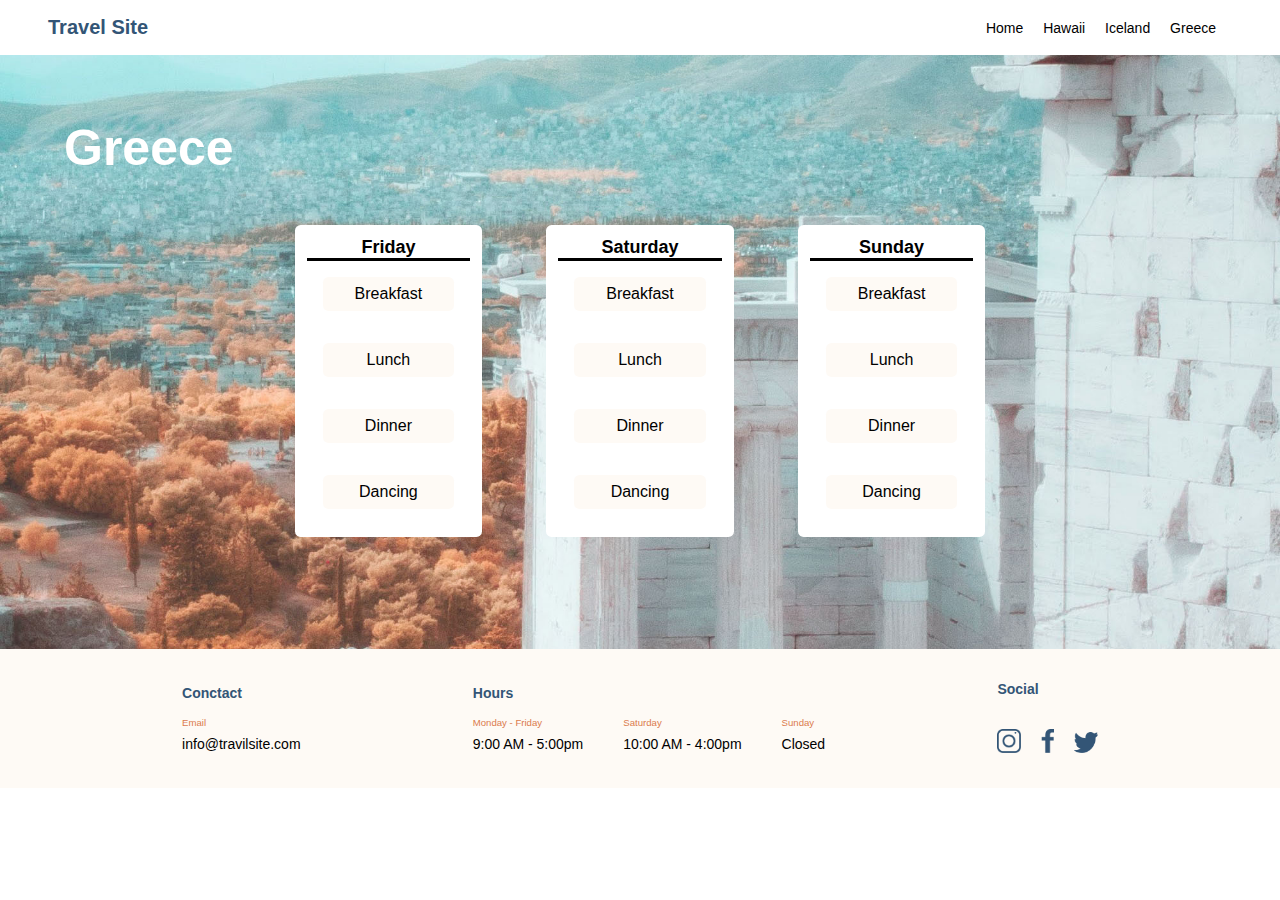
==== pages/greece.html @ 5e997118 "Greece Page Finished" ====
<!DOCTYPE html>
<html lang="en">
<head>
  <meta charset="UTF-8">
  <meta http-equiv="X-UA-Compatible" content="IE=edge">
  <meta name="viewport" content="width=device-width, initial-scale=1.0">
  <title>Travel Site - Greece</title>
  <link rel="stylesheet" href="/css/destinations.css">
</head>
<body>
  <header class="header">
    <h1 class="header__title">Travel Site</h1>
    <div class="header__links">
      <a class="header__site" href="/index.html">Home</a>
      <a class="header__site" href="/pages/hawaii.html">Hawaii</a>
      <a class="header__site" href="/pages/iceland.html">Iceland</a>
      <a class="header__site" href="/pages/greece.html">Greece</a>
    </div>
  </header>

  <main>
    <div class="container">
      <div class="destination">
        <img class="background-image" src="/assets/Images/greece.jpg" alt="hawaii">
        <div class="content-container">
          <h2 class="destination__title">Greece</h2>
          <div class="destination__card-container">
            <div class="destination__cards">
              <p class="destination__cards__day">Friday</p>
              <p class="destination__cards__todo">Breakfast</p>
              <p class="destination__cards__todo">Lunch</p>
              <p class="destination__cards__todo">Dinner</p>
              <p class="destination__cards__todo">Dancing</p>
            </div>
      
            <div class="destination__cards">
              <p class="destination__cards__day">Saturday</p>
              <p class="destination__cards__todo">Breakfast</p>
              <p class="destination__cards__todo">Lunch</p>
              <p class="destination__cards__todo">Dinner</p>
              <p class="destination__cards__todo">Dancing</p>
            </div>
      
            <div class="destination__cards">
              <p class="destination__cards__day">Sunday</p>
              <p class="destination__cards__todo">Breakfast</p>
              <p class="destination__cards__todo">Lunch</p>
              <p class="destination__cards__todo">Dinner</p>
              <p class="destination__cards__todo">Dancing</p>
            </div>
          </div>
        </div>
      </div>
    </div>
    
  </main>


  <footer class="footer">
    <div class="footer__contact">
      <p class="footer__title">Conctact</p>
      <p class="footer__desciption">Email</p>
      <p class="footer__info">info@travilsite.com</p>
    </div>

    <div>
      <p class="footer__title">Hours</p>
      <div class="footer__operation">
        <div>
          <p class="footer__desciption">Monday - Friday</p>
          <p class="footer__info">9:00 AM - 5:00pm</p>
        </div>
        <div class="footer__hours">
          <p class="footer__desciption">Saturday</p>
          <p class="footer__info">10:00 AM - 4:00pm</p>
        </div>
        <div class="footer__hours">
          <p class="footer__desciption">Sunday</p>
          <p class="footer__info">Closed</p>
        </div>
      </div>
    </div>

    <div>
      <p class="footer__title">Social</p>
      <img class="footer__icon" src="/assets/Icons/icon-instagram.png" alt="icon-instagram">
      <img class="footer__icon footer__icon--margin" src="/assets/Icons/icon-facebook.png" alt="icon-facebook">
      <img class="footer__icon footer__icon--margin" src="/assets/Icons/icon-twitter.png" alt="icon-twitter">
    </div>
  </footer>
  
</body>
</html>
---- css/destinations.css ----
*, *::before, *::after {
  box-sizing: border-box;
  margin: 0;
  padding: 0;
}

body {
  font-family: Verdana, Helvetica, sans-serif;
}

h1, h2 {
  font-size: 3.125rem;
  font-weight: 700;
}

h3 {
  font-size: 1.875rem;
  font-weight: 600;
}

p, div {
  font-size: 0.875rem;
  font-weight: 200;
}

.header {
  display: flex;
  justify-content: space-between;
  align-items: center;
  margin: 1rem 0rem;
  background-color: #FFFFFF;
}
.header__title {
  margin-left: 3rem;
  font-size: 1.25rem;
  color: #335576;
}
.header__links {
  margin-right: 3rem;
}
.header__site {
  text-decoration: none;
  color: black;
  margin-right: 1rem;
}

.footer {
  display: flex;
  justify-content: space-around;
  align-items: center;
  background-color: #FEFAF5;
  padding: 2rem 6rem;
}
.footer__title {
  margin-bottom: 1rem;
  color: #335576;
  font-weight: bold;
}
.footer__desciption {
  margin-bottom: 0.5rem;
  color: #DB7A4E;
  font-size: 0.6rem;
}
.footer__operation {
  display: flex;
}
.footer__hours {
  margin-left: 2.5rem;
}
.footer__icon {
  max-width: 1.5rem;
  max-height: 1.5rem;
  margin-top: 1rem;
}
.footer__icon--margin {
  margin-left: 1rem;
}

.container {
  position: relative;
}

.content-container {
  position: relative;
}

.background-image {
  position: absolute;
  width: 100%;
  height: 100%;
  -o-object-fit: cover;
     object-fit: cover;
}

.destination {
  display: flex;
  flex-direction: column;
  background-color: lightblue;
  position: relative;
}
.destination__title {
  color: white;
  margin: 4rem 4rem 1rem 4rem;
}
.destination__card-container {
  display: flex;
  justify-content: center;
  margin-bottom: 5rem;
}
.destination__cards {
  background-color: white;
  margin: 2rem;
  padding: 0.75rem;
  display: flex;
  flex-direction: column;
  width: -webkit-fit-content;
  width: -moz-fit-content;
  width: fit-content;
  border-radius: 0.35rem;
}
.destination__cards__day {
  font-weight: 600;
  font-size: 1.125rem;
  text-align: center;
  border-bottom: 0.2rem solid black;
}
.destination__cards__todo {
  background-color: #FEFAF5;
  margin: 1rem;
  font-size: 1rem;
  padding: 0.5rem 2rem;
  text-align: center;
  border-radius: 0.35rem;
}/*# sourceMappingURL=destinations.css.map */
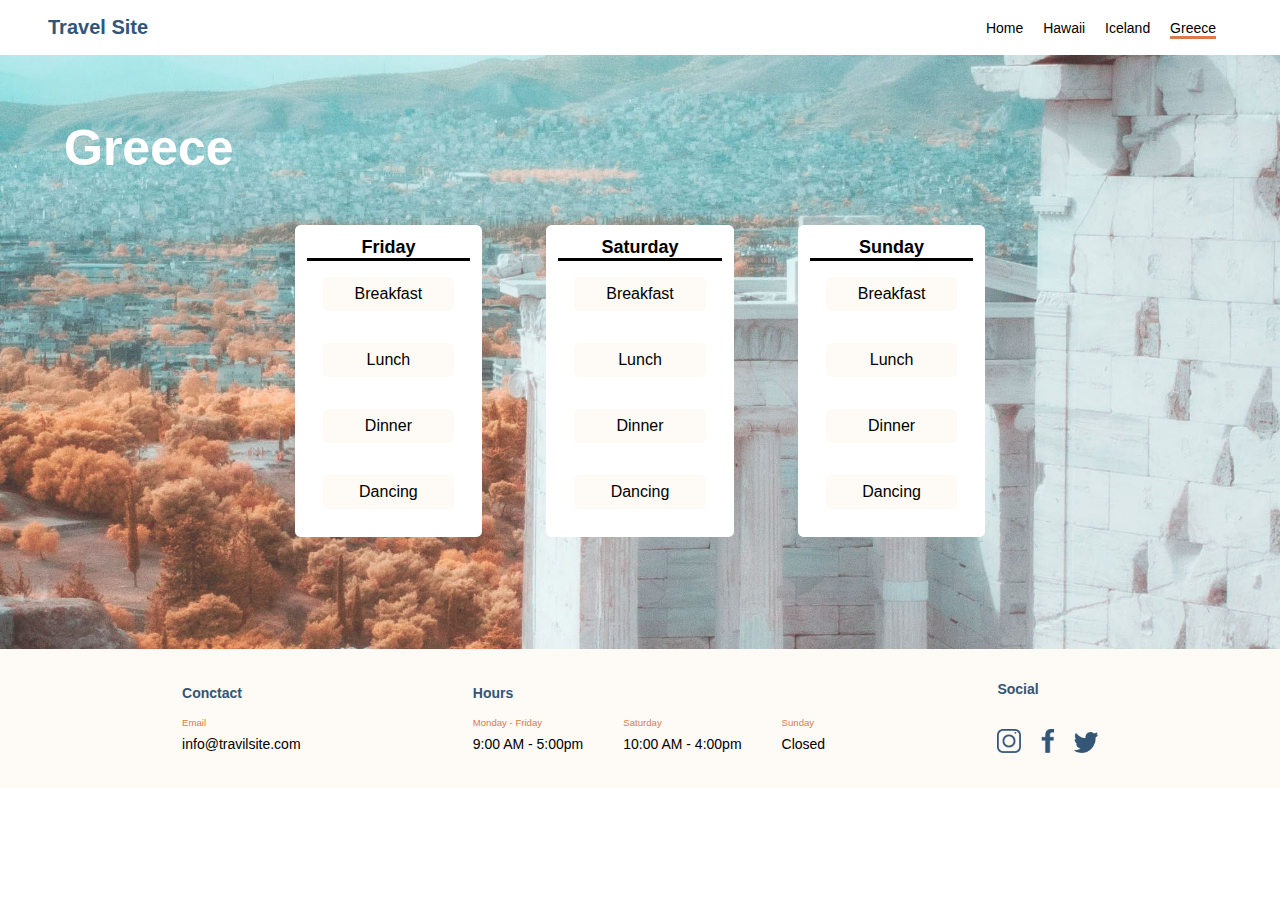
==== commit cedb921f: "nav bar finished" ====
--- a/pages/greece.html
+++ b/pages/greece.html
@@ -14,7 +14,7 @@
       <a class="header__site" href="/index.html">Home</a>
       <a class="header__site" href="/pages/hawaii.html">Hawaii</a>
       <a class="header__site" href="/pages/iceland.html">Iceland</a>
-      <a class="header__site" href="/pages/greece.html">Greece</a>
+      <a class="header__site header__site--active" href="/pages/greece.html">Greece</a>
     </div>
   </header>
 
--- a/css/destinations.css
+++ b/css/destinations.css
@@ -42,6 +42,12 @@
   text-decoration: none;
   color: black;
   margin-right: 1rem;
+}
+.header__site--active {
+  border-bottom: 3px solid #DB7A4E;
+}
+.header__site:hover {
+  border-bottom: 3px solid #DB7A4E;
 }
 
 .footer {
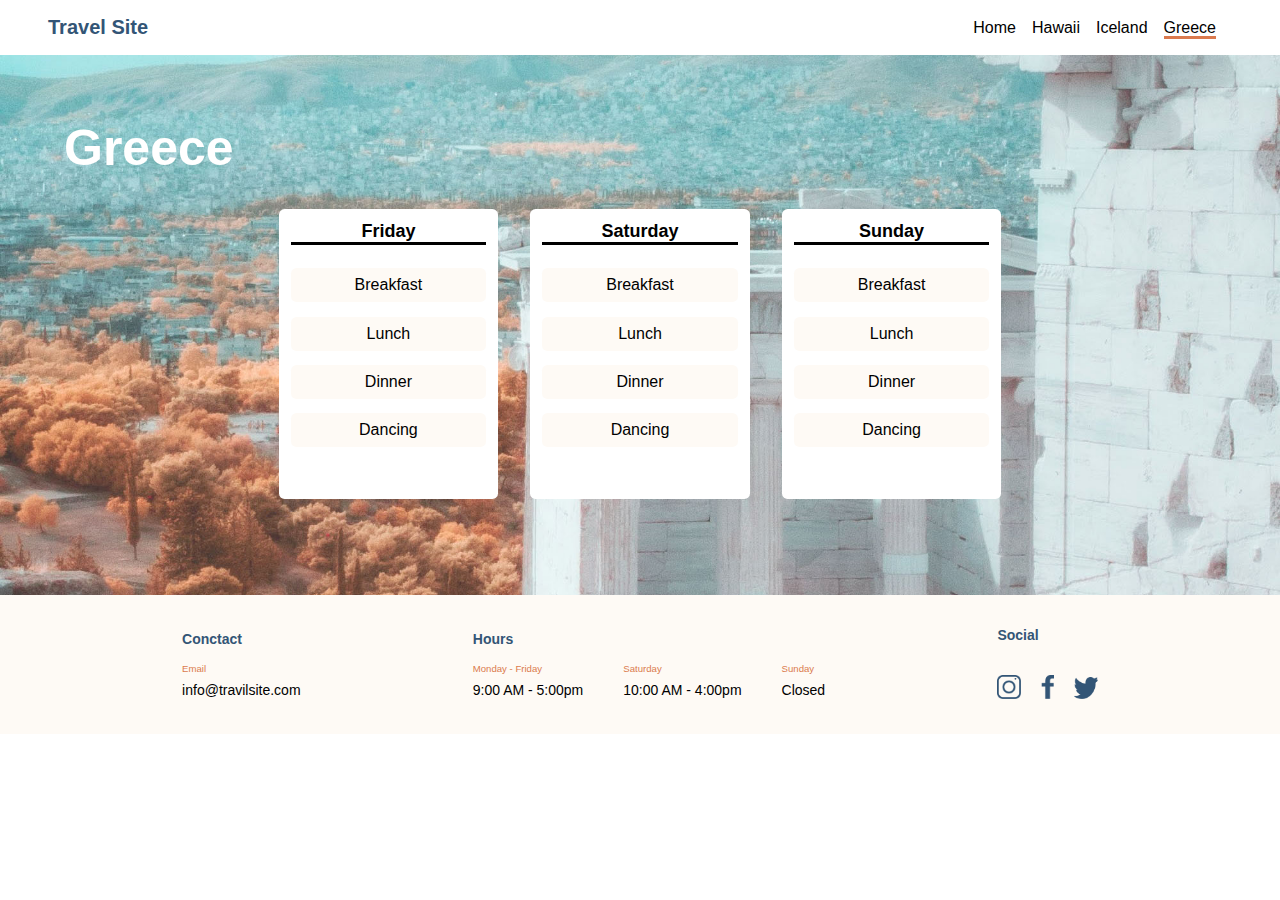
==== commit 2ff37b75: "Fixed cards and nav to lists" ====
--- a/pages/greece.html
+++ b/pages/greece.html
@@ -10,12 +10,12 @@
 <body>
   <header class="header">
     <h1 class="header__title">Travel Site</h1>
-    <div class="header__links">
-      <a class="header__site" href="/index.html">Home</a>
-      <a class="header__site" href="/pages/hawaii.html">Hawaii</a>
-      <a class="header__site" href="/pages/iceland.html">Iceland</a>
-      <a class="header__site header__site--active" href="/pages/greece.html">Greece</a>
-    </div>
+    <ul class="header__links">
+      <li><a class="header__site " href="../index.html">Home</a></li>
+      <li><a class="header__site" href="./hawaii.html">Hawaii</a></li>
+      <li><a class="header__site" href="./iceland.html">Iceland</a></li>
+      <li><a class="header__site header__site--active" href="./greece.html">Greece</a></li>
+    </ul>
   </header>
 
   <main>
@@ -25,29 +25,30 @@
         <div class="content-container">
           <h2 class="destination__title">Greece</h2>
           <div class="destination__card-container">
-            <div class="destination__cards">
-              <p class="destination__cards__day">Friday</p>
-              <p class="destination__cards__todo">Breakfast</p>
-              <p class="destination__cards__todo">Lunch</p>
-              <p class="destination__cards__todo">Dinner</p>
-              <p class="destination__cards__todo">Dancing</p>
-            </div>
-      
-            <div class="destination__cards">
-              <p class="destination__cards__day">Saturday</p>
-              <p class="destination__cards__todo">Breakfast</p>
-              <p class="destination__cards__todo">Lunch</p>
-              <p class="destination__cards__todo">Dinner</p>
-              <p class="destination__cards__todo">Dancing</p>
-            </div>
-      
-            <div class="destination__cards">
-              <p class="destination__cards__day">Sunday</p>
-              <p class="destination__cards__todo">Breakfast</p>
-              <p class="destination__cards__todo">Lunch</p>
-              <p class="destination__cards__todo">Dinner</p>
-              <p class="destination__cards__todo">Dancing</p>
-            </div>
+
+            <ul class="destination__cards">
+              <li class="destination__cards__day">Friday</li>
+              <li class="destination__cards__todo">Breakfast</li>
+              <li class="destination__cards__todo">Lunch</li>
+              <li class="destination__cards__todo">Dinner</li>
+              <li class="destination__cards__todo">Dancing</li>
+            </ul>
+
+            <ul class="destination__cards">
+              <li class="destination__cards__day">Saturday</li>
+              <li class="destination__cards__todo">Breakfast</li>
+              <li class="destination__cards__todo">Lunch</li>
+              <li class="destination__cards__todo">Dinner</li>
+              <li class="destination__cards__todo">Dancing</li>
+            </ul>
+
+            <ul class="destination__cards">
+              <li class="destination__cards__day">Sunday</li>
+              <li class="destination__cards__todo">Breakfast</li>
+              <li class="destination__cards__todo">Lunch</li>
+              <li class="destination__cards__todo">Dinner</li>
+              <li class="destination__cards__todo">Dancing</li>
+            </ul>
           </div>
         </div>
       </div>
--- a/css/destinations.css
+++ b/css/destinations.css
@@ -37,6 +37,8 @@
 }
 .header__links {
   margin-right: 3rem;
+  display: flex;
+  list-style-type: none;
 }
 .header__site {
   text-decoration: none;
@@ -114,9 +116,10 @@
   margin-bottom: 5rem;
 }
 .destination__cards {
+  list-style-type: none;
   background-color: white;
-  margin: 2rem;
-  padding: 0.75rem;
+  margin: 1rem;
+  padding: 0.75rem 0.75rem 2.75rem 0.75rem;
   display: flex;
   flex-direction: column;
   width: -webkit-fit-content;
@@ -129,12 +132,13 @@
   font-size: 1.125rem;
   text-align: center;
   border-bottom: 0.2rem solid black;
+  margin-bottom: 1rem;
 }
 .destination__cards__todo {
   background-color: #FEFAF5;
-  margin: 1rem;
+  margin: 0.45rem 0rem;
   font-size: 1rem;
-  padding: 0.5rem 2rem;
+  padding: 0.5rem 4rem;
   text-align: center;
   border-radius: 0.35rem;
 }/*# sourceMappingURL=destinations.css.map */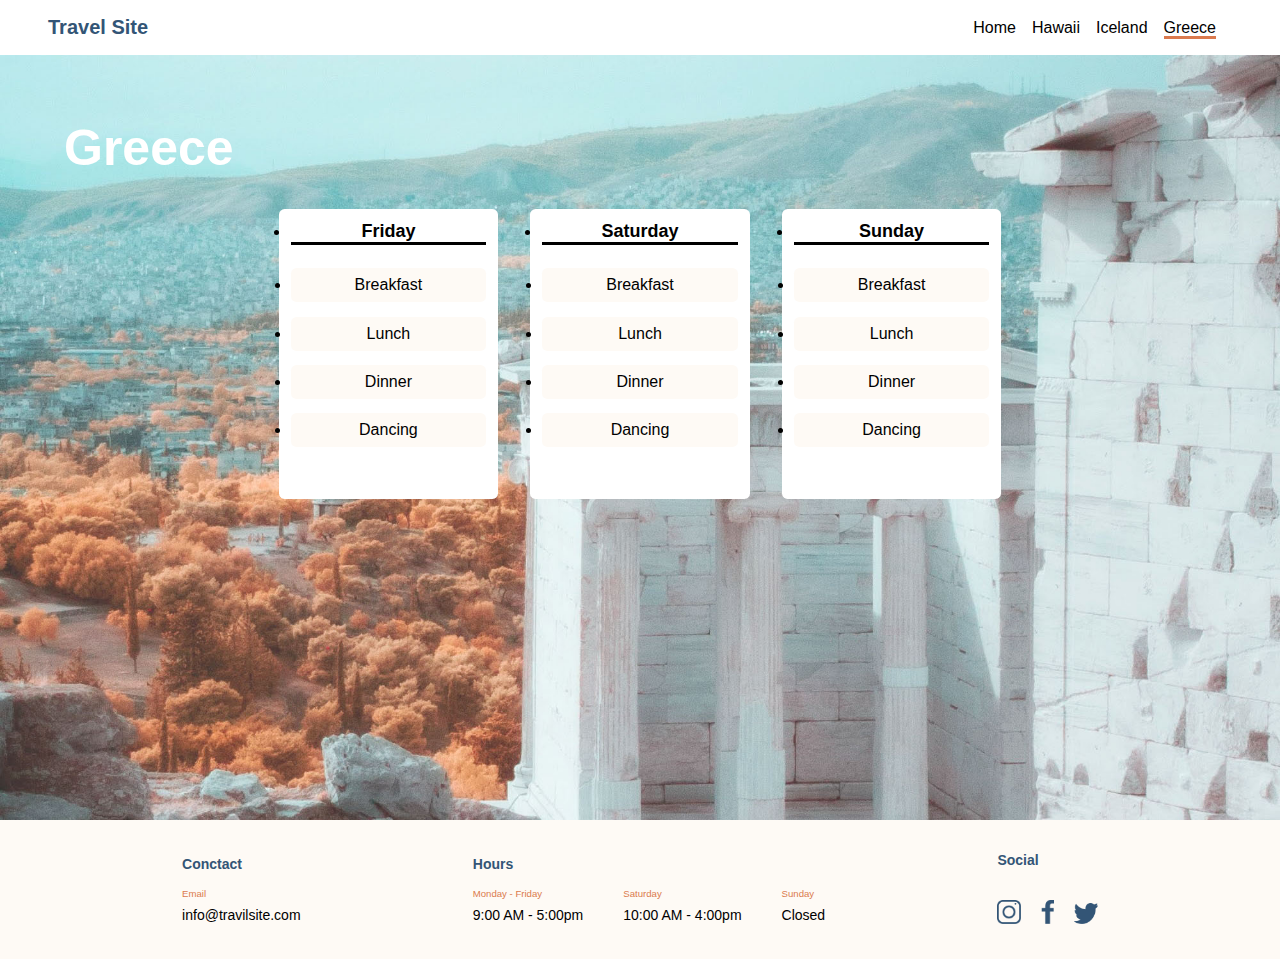
==== commit aeeb9d86: "code touch up" ====
--- a/pages/greece.html
+++ b/pages/greece.html
@@ -7,7 +7,9 @@
   <title>Travel Site - Greece</title>
   <link rel="stylesheet" href="/css/destinations.css">
 </head>
+
 <body>
+
   <header class="header">
     <h1 class="header__title">Travel Site</h1>
     <ul class="header__links">
@@ -25,7 +27,6 @@
         <div class="content-container">
           <h2 class="destination__title">Greece</h2>
           <div class="destination__card-container">
-
             <ul class="destination__cards">
               <li class="destination__cards__day">Friday</li>
               <li class="destination__cards__todo">Breakfast</li>
@@ -33,7 +34,6 @@
               <li class="destination__cards__todo">Dinner</li>
               <li class="destination__cards__todo">Dancing</li>
             </ul>
-
             <ul class="destination__cards">
               <li class="destination__cards__day">Saturday</li>
               <li class="destination__cards__todo">Breakfast</li>
@@ -41,7 +41,6 @@
               <li class="destination__cards__todo">Dinner</li>
               <li class="destination__cards__todo">Dancing</li>
             </ul>
-
             <ul class="destination__cards">
               <li class="destination__cards__day">Sunday</li>
               <li class="destination__cards__todo">Breakfast</li>
@@ -53,9 +52,7 @@
         </div>
       </div>
     </div>
-    
   </main>
-
 
   <footer class="footer">
     <div class="footer__contact">
@@ -63,7 +60,6 @@
       <p class="footer__desciption">Email</p>
       <p class="footer__info">info@travilsite.com</p>
     </div>
-
     <div>
       <p class="footer__title">Hours</p>
       <div class="footer__operation">
@@ -81,7 +77,6 @@
         </div>
       </div>
     </div>
-
     <div>
       <p class="footer__title">Social</p>
       <img class="footer__icon" src="/assets/Icons/icon-instagram.png" alt="icon-instagram">
@@ -89,6 +84,6 @@
       <img class="footer__icon footer__icon--margin" src="/assets/Icons/icon-twitter.png" alt="icon-twitter">
     </div>
   </footer>
-  
+
 </body>
 </html>--- a/css/destinations.css
+++ b/css/destinations.css
@@ -94,10 +94,13 @@
 
 .background-image {
   position: absolute;
-  width: 100%;
-  height: 100%;
+  min-width: 100%;
+  min-height: 100%;
   -o-object-fit: cover;
      object-fit: cover;
+  max-height: 100%;
+  max-width: 100%;
+  height: auto;
 }
 
 .destination {
@@ -105,6 +108,8 @@
   flex-direction: column;
   background-color: lightblue;
   position: relative;
+  width: 100vw;
+  height: 85vh;
 }
 .destination__title {
   color: white;
@@ -116,7 +121,6 @@
   margin-bottom: 5rem;
 }
 .destination__cards {
-  list-style-type: none;
   background-color: white;
   margin: 1rem;
   padding: 0.75rem 0.75rem 2.75rem 0.75rem;
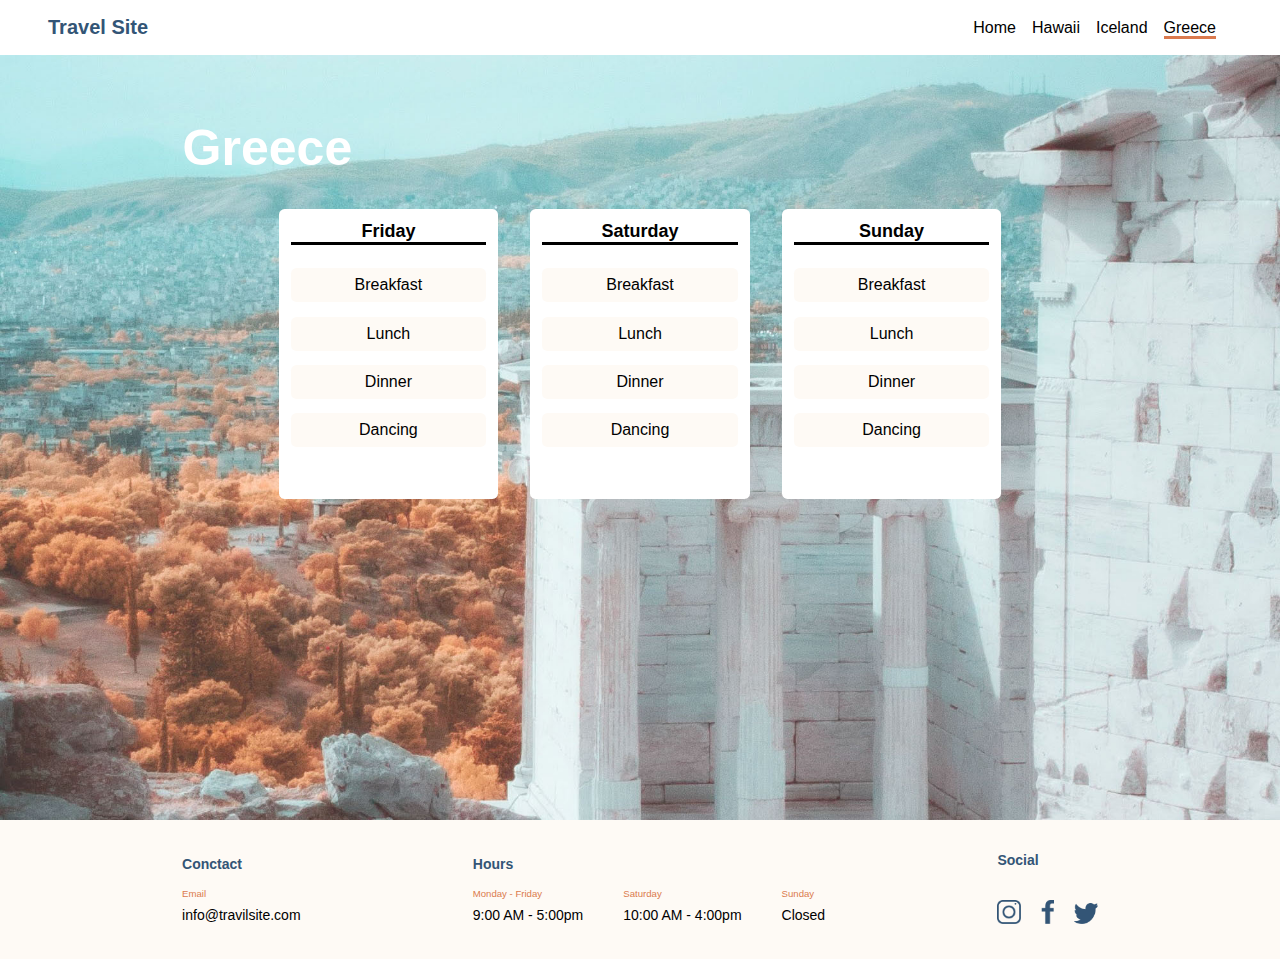
==== commit fb0b6f7e: "containers touch up" ====
--- a/pages/greece.html
+++ b/pages/greece.html
@@ -21,11 +21,13 @@
   </header>
 
   <main>
-    <div class="container">
-      <div class="destination">
-        <img class="background-image" src="/assets/Images/greece.jpg" alt="hawaii">
-        <div class="content-container">
-          <h2 class="destination__title">Greece</h2>
+    <section class="destination">
+      <img class="destination__background-image" src="/assets/Images/greece.jpg" alt="iceland">
+      <div class="destination__content">
+
+        <h2 class="destination__title">Greece</h2>
+        
+        <div class="destination__front-info">
           <div class="destination__card-container">
             <ul class="destination__cards">
               <li class="destination__cards__day">Friday</li>
@@ -51,7 +53,7 @@
           </div>
         </div>
       </div>
-    </div>
+    </section>
   </main>
 
   <footer class="footer">
--- a/css/destinations.css
+++ b/css/destinations.css
@@ -84,15 +84,15 @@
   margin-left: 1rem;
 }
 
-.container {
+.destination {
+  display: flex;
+  justify-content: center;
+  background-color: #add8e6;
+  width: 100vw;
+  height: 85vh;
   position: relative;
 }
-
-.content-container {
-  position: relative;
-}
-
-.background-image {
+.destination__background-image {
   position: absolute;
   min-width: 100%;
   min-height: 100%;
@@ -102,18 +102,19 @@
   max-width: 100%;
   height: auto;
 }
-
-.destination {
+.destination__content {
   display: flex;
   flex-direction: column;
-  background-color: lightblue;
+  justify-content: start;
+}
+.destination__front-info {
   position: relative;
-  width: 100vw;
-  height: 85vh;
 }
 .destination__title {
+  position: relative;
   color: white;
-  margin: 4rem 4rem 1rem 4rem;
+  margin: 4rem 4rem 1rem 0rem;
+  right: 5rem;
 }
 .destination__card-container {
   display: flex;
@@ -130,6 +131,7 @@
   width: -moz-fit-content;
   width: fit-content;
   border-radius: 0.35rem;
+  list-style-type: none;
 }
 .destination__cards__day {
   font-weight: 600;
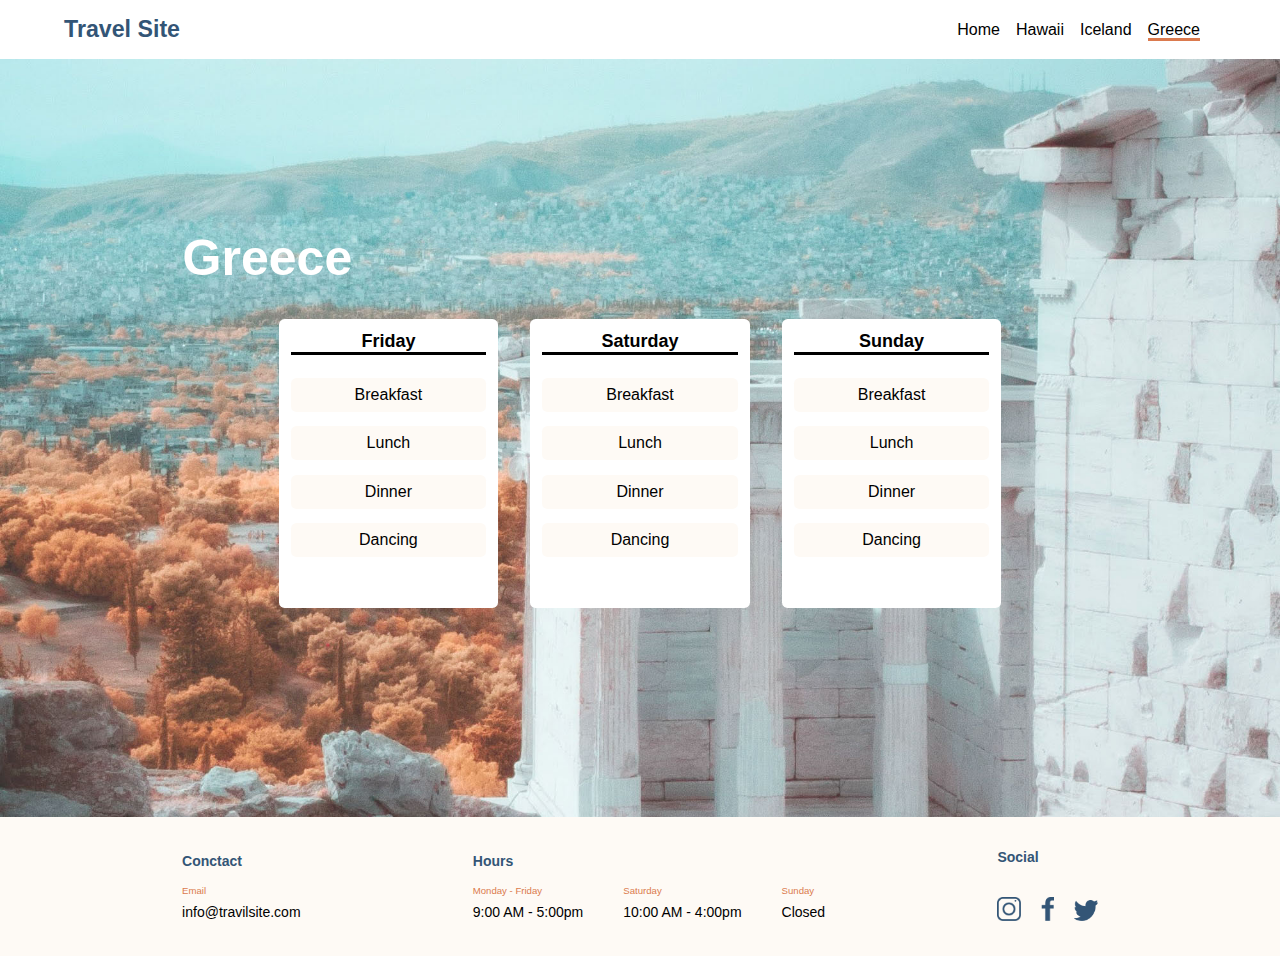
==== commit b365f2ab: "nav bar fixed into position" ====
--- a/pages/greece.html
+++ b/pages/greece.html
@@ -10,14 +10,18 @@
 
 <body>
 
-  <header class="header">
-    <h1 class="header__title">Travel Site</h1>
-    <ul class="header__links">
-      <li><a class="header__site " href="../index.html">Home</a></li>
-      <li><a class="header__site" href="./hawaii.html">Hawaii</a></li>
-      <li><a class="header__site" href="./iceland.html">Iceland</a></li>
-      <li><a class="header__site header__site--active" href="./greece.html">Greece</a></li>
-    </ul>
+  <header>
+    <class class="nav-bar">
+      <a class="nav-bar__logo" href="/index.html">
+        <h1 class="nav-bar__title">Travel Site</h1>
+      </a>
+      <ul class="nav-bar__links">
+        <li><a class="nav-bar__site " href="/index.html">Home</a></li>
+        <li><a class="nav-bar__site" href="/pages/hawaii.html">Hawaii</a></li>
+        <li><a class="nav-bar__site" href="/pages/iceland.html">Iceland</a></li>
+        <li><a class="nav-bar__site nav-bar__site--active" href="/pages/greece.html">Greece</a></li>
+      </ul>
+    </class>
   </header>
 
   <main>
--- a/css/destinations.css
+++ b/css/destinations.css
@@ -23,32 +23,39 @@
   font-weight: 200;
 }
 
-.header {
+.nav-bar {
+  position: fixed;
+  top: 0;
+  width: 100%;
   display: flex;
   justify-content: space-between;
   align-items: center;
-  margin: 1rem 0rem;
+  margin: 0;
   background-color: #FFFFFF;
+  padding: 1rem;
 }
-.header__title {
+.nav-bar__logo {
+  text-decoration: none;
+}
+.nav-bar__title {
   margin-left: 3rem;
-  font-size: 1.25rem;
+  font-size: 1.45rem;
   color: #335576;
 }
-.header__links {
+.nav-bar__links {
   margin-right: 3rem;
   display: flex;
   list-style-type: none;
 }
-.header__site {
+.nav-bar__site {
   text-decoration: none;
   color: black;
   margin-right: 1rem;
 }
-.header__site--active {
+.nav-bar__site--active {
   border-bottom: 3px solid #DB7A4E;
 }
-.header__site:hover {
+.nav-bar__site:hover {
   border-bottom: 3px solid #DB7A4E;
 }
 
@@ -87,25 +94,27 @@
 .destination {
   display: flex;
   justify-content: center;
+  align-items: center;
   background-color: #add8e6;
+  margin-top: 3.25rem;
+}
+.destination__background-image {
+  min-width: 100%;
+  min-height: 100%;
+  max-height: -webkit-fit-content;
+  max-height: -moz-fit-content;
+  max-height: fit-content;
+  max-width: 100%;
   width: 100vw;
   height: 85vh;
-  position: relative;
-}
-.destination__background-image {
-  position: absolute;
-  min-width: 100%;
-  min-height: 100%;
   -o-object-fit: cover;
      object-fit: cover;
-  max-height: 100%;
-  max-width: 100%;
-  height: auto;
 }
 .destination__content {
   display: flex;
   flex-direction: column;
   justify-content: start;
+  position: absolute;
 }
 .destination__front-info {
   position: relative;
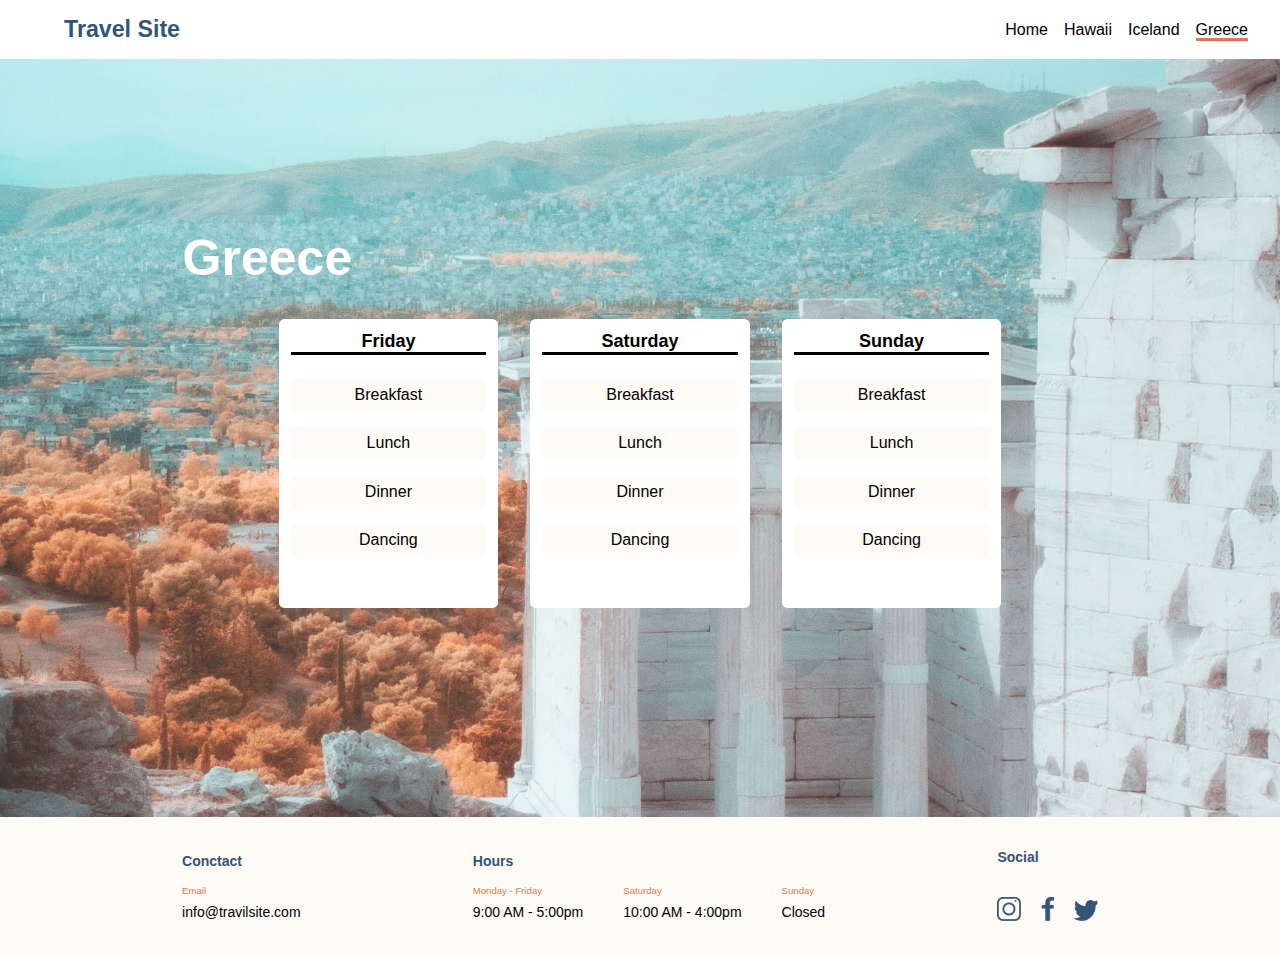
==== commit a98c26e5: "final commit" ====
--- a/pages/greece.html
+++ b/pages/greece.html
@@ -28,9 +28,7 @@
     <section class="destination">
       <img class="destination__background-image" src="/assets/Images/greece.jpg" alt="iceland">
       <div class="destination__content">
-
         <h2 class="destination__title">Greece</h2>
-        
         <div class="destination__front-info">
           <div class="destination__card-container">
             <ul class="destination__cards">
--- a/css/destinations.css
+++ b/css/destinations.css
@@ -25,27 +25,30 @@
 
 .nav-bar {
   position: fixed;
-  top: 0;
-  width: 100%;
   display: flex;
   justify-content: space-between;
   align-items: center;
+  background-color: #FFFFFF;
   margin: 0;
-  background-color: #FFFFFF;
   padding: 1rem;
+  top: 0;
+  width: 100%;
 }
 .nav-bar__logo {
   text-decoration: none;
 }
 .nav-bar__title {
+  color: #335576;
+  font-size: 1.45rem;
   margin-left: 3rem;
-  font-size: 1.45rem;
-  color: #335576;
 }
 .nav-bar__links {
+  display: flex;
   margin-right: 3rem;
-  display: flex;
-  list-style-type: none;
+  margin: 0;
+  padding: 0;
+  list-style: none;
+  color: black;
 }
 .nav-bar__site {
   text-decoration: none;
@@ -99,16 +102,14 @@
   margin-top: 3.25rem;
 }
 .destination__background-image {
-  min-width: 100%;
-  min-height: 100%;
   max-height: -webkit-fit-content;
   max-height: -moz-fit-content;
   max-height: fit-content;
-  max-width: 100%;
-  width: 100vw;
-  height: 85vh;
   -o-object-fit: cover;
      object-fit: cover;
+  max-width: 100%;
+  min-width: 100%;
+  height: 85vh;
 }
 .destination__content {
   display: flex;
@@ -131,16 +132,19 @@
   margin-bottom: 5rem;
 }
 .destination__cards {
-  background-color: white;
-  margin: 1rem;
-  padding: 0.75rem 0.75rem 2.75rem 0.75rem;
+  margin: 0;
+  padding: 0;
+  list-style: none;
+  color: black;
   display: flex;
   flex-direction: column;
   width: -webkit-fit-content;
   width: -moz-fit-content;
   width: fit-content;
+  background-color: white;
   border-radius: 0.35rem;
-  list-style-type: none;
+  margin: 1rem;
+  padding: 0.75rem 0.75rem 2.75rem 0.75rem;
 }
 .destination__cards__day {
   font-weight: 600;
@@ -151,9 +155,9 @@
 }
 .destination__cards__todo {
   background-color: #FEFAF5;
+  text-align: center;
+  font-size: 1rem;
+  border-radius: 0.35rem;
   margin: 0.45rem 0rem;
-  font-size: 1rem;
   padding: 0.5rem 4rem;
-  text-align: center;
-  border-radius: 0.35rem;
 }/*# sourceMappingURL=destinations.css.map */